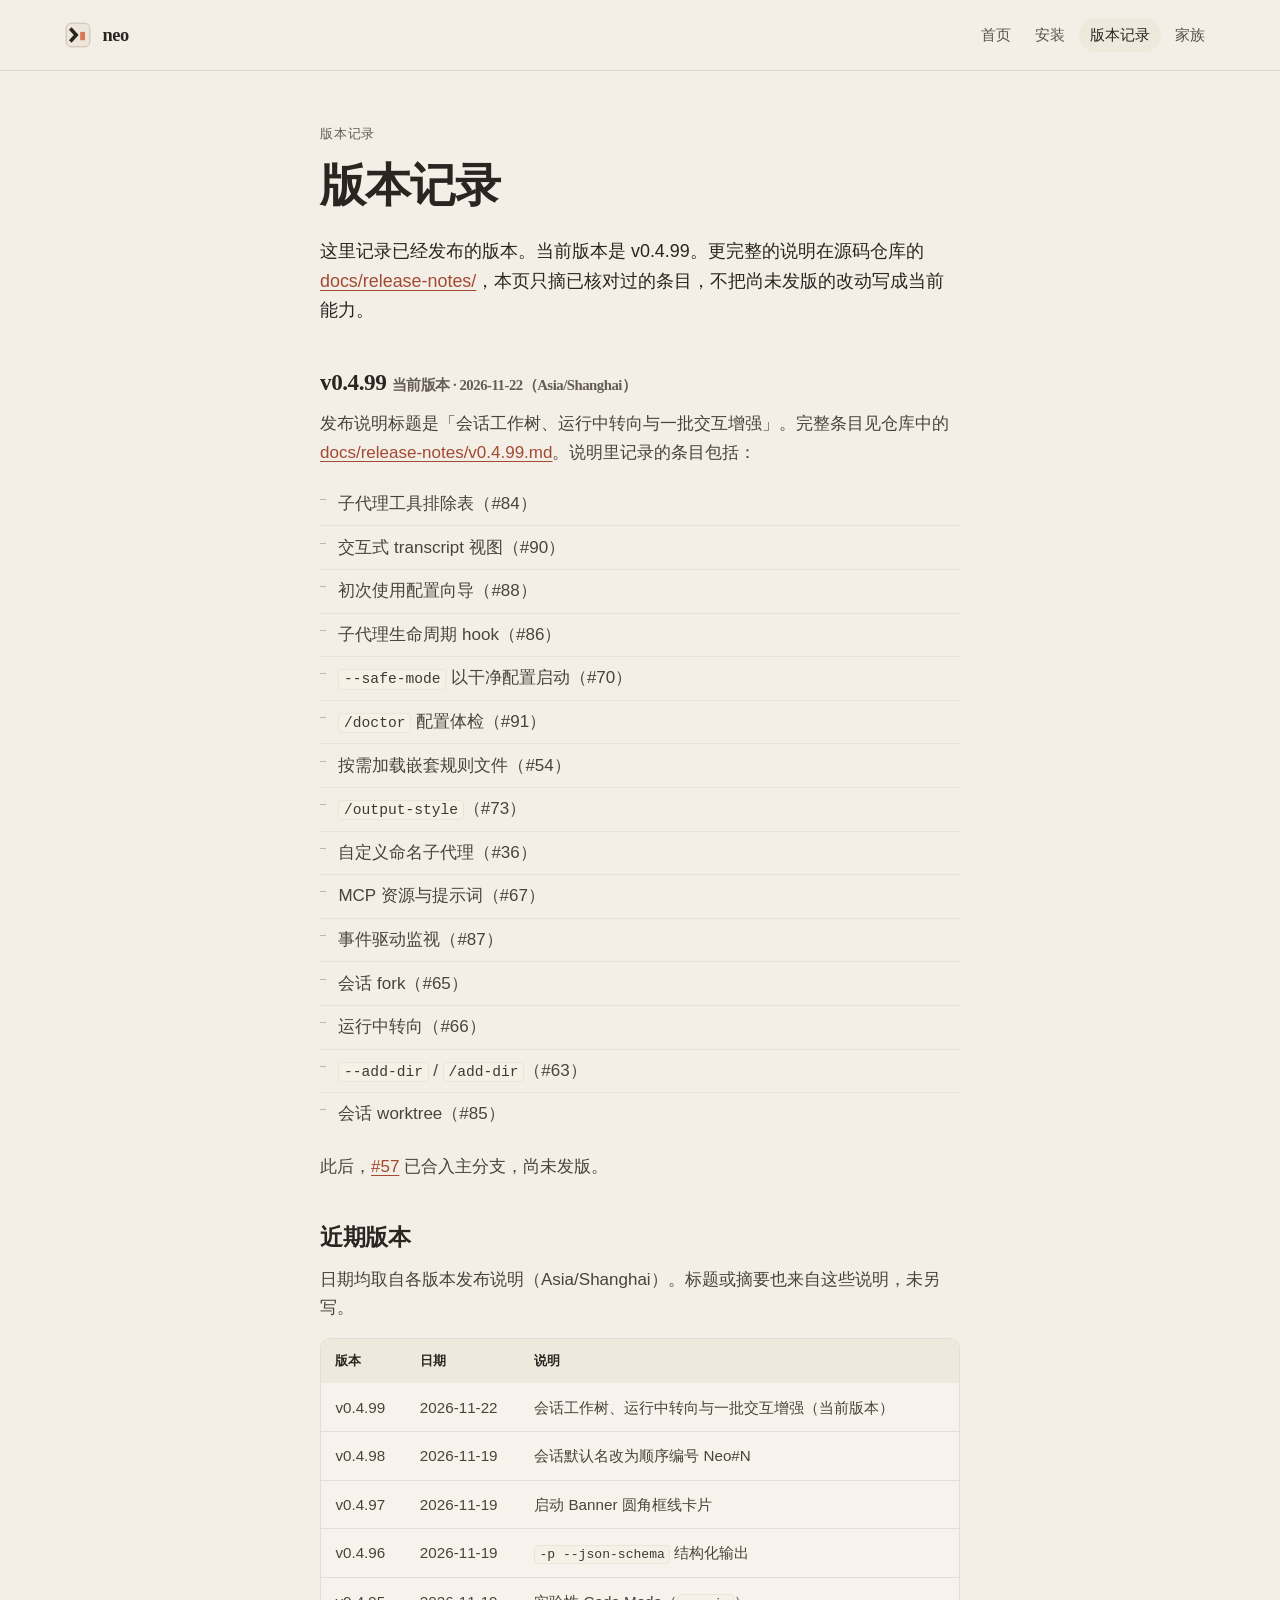
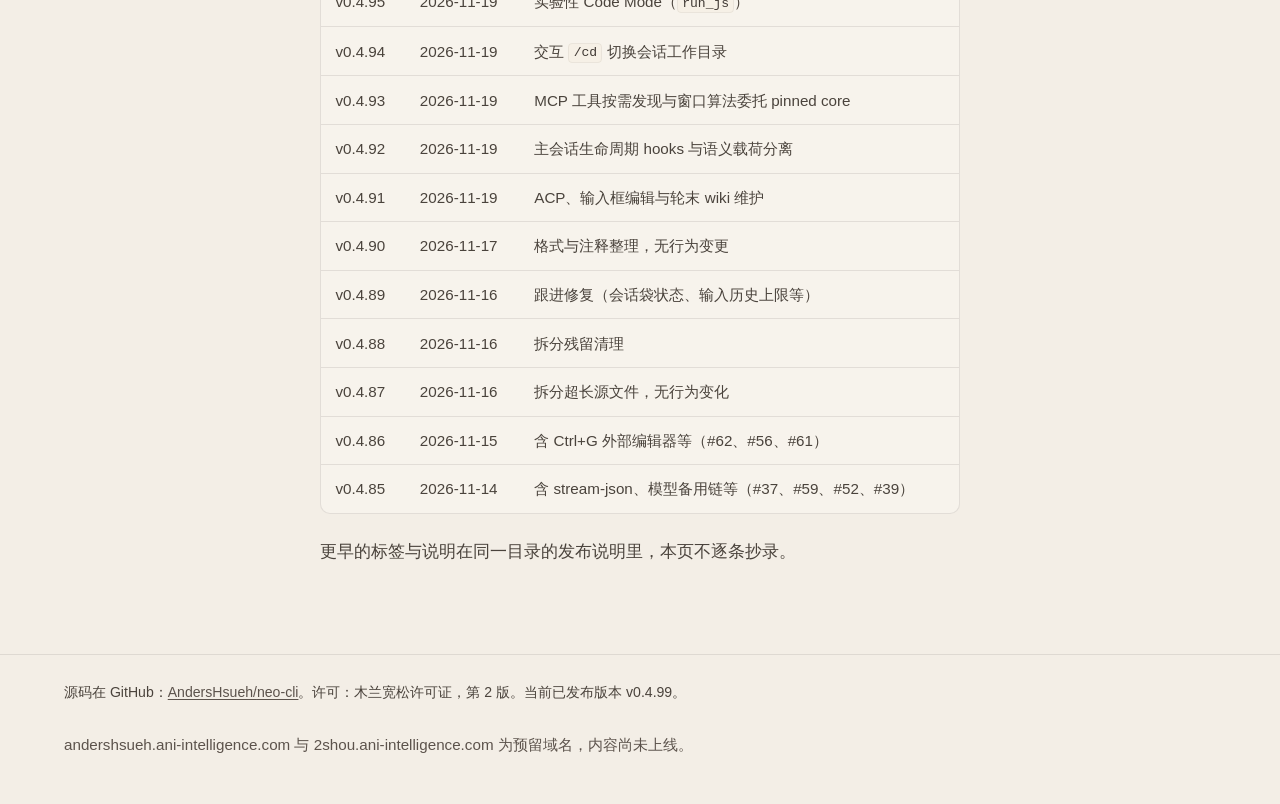
==== changelog/index.html @ 361d3527 "Initial commit: neo official static portal (v0.4.99) Four-page statically hosted site for neo.ani-in" ====
<!DOCTYPE html>
<html lang="zh-CN">
<head>
  <meta charset="utf-8">
  <meta name="viewport" content="width=device-width, initial-scale=1">
  <title>neo 版本记录</title>
  <meta name="description" content="neo 已发布版本的记录。当前版本是 v0.4.99。">
  <link rel="canonical" href="https://neo.ani-intelligence.com/changelog/">
  <link rel="icon" href="/assets/icons/favicon.svg" type="image/svg+xml">
  <link rel="icon" href="/assets/icons/32x32.png" sizes="32x32" type="image/png">
  <link rel="apple-touch-icon" href="/assets/icons/icon.png">
  <link rel="stylesheet" href="/assets/css/site.css">
</head>
<body>
  <a class="skip" href="#main">跳到正文</a>
  <header class="site-header">
    <div class="inner">
      <a class="brand" href="/">
        <img src="/assets/icons/favicon.svg" width="28" height="28" alt="">
        <span class="brand-name">neo</span>
      </a>
      <nav class="nav" aria-label="站点">
        <a href="/">首页</a>
        <a href="/install/">安装</a>
        <a href="/changelog/" aria-current="page">版本记录</a>
        <a href="/family/">家族</a>
      </nav>
    </div>
  </header>
  <main id="main">
    <article class="wrap-narrow">
      <p class="kicker">版本记录</p>
      <h1>版本记录</h1>
      <p class="lead">这里记录已经发布的版本。当前版本是 <span data-neo-version>v0.4.99</span>。更完整的说明在源码仓库的 <a href="https://github.com/AndersHsueh/neo-cli/tree/v0.4.99/docs/release-notes">docs/release-notes/</a>，本页只摘已核对过的条目，不把尚未发版的改动写成当前能力。</p>

      <h2>v0.4.99 <span class="meta">当前版本 · 2026-11-22（Asia/Shanghai）</span></h2>
      <p>发布说明标题是「会话工作树、运行中转向与一批交互增强」。完整条目见仓库中的 <a href="https://github.com/AndersHsueh/neo-cli/blob/v0.4.99/docs/release-notes/v0.4.99.md">docs/release-notes/v0.4.99.md</a>。说明里记录的条目包括：</p>
      <ul class="plain-list">
        <li>子代理工具排除表（#84）</li>
        <li>交互式 transcript 视图（#90）</li>
        <li>初次使用配置向导（#88）</li>
        <li>子代理生命周期 hook（#86）</li>
        <li><code>--safe-mode</code> 以干净配置启动（#70）</li>
        <li><code>/doctor</code> 配置体检（#91）</li>
        <li>按需加载嵌套规则文件（#54）</li>
        <li><code>/output-style</code>（#73）</li>
        <li>自定义命名子代理（#36）</li>
        <li>MCP 资源与提示词（#67）</li>
        <li>事件驱动监视（#87）</li>
        <li>会话 fork（#65）</li>
        <li>运行中转向（#66）</li>
        <li><code>--add-dir</code> / <code>/add-dir</code>（#63）</li>
        <li>会话 worktree（#85）</li>
      </ul>
      <p>此后，<a href="https://github.com/AndersHsueh/neo-cli/issues/57">#57</a> 已合入主分支，尚未发版。</p>

      <h2>近期版本</h2>
      <p>日期均取自各版本发布说明（Asia/Shanghai）。标题或摘要也来自这些说明，未另写。</p>
      <div class="table-wrap">
        <table>
          <thead>
            <tr>
              <th>版本</th>
              <th>日期</th>
              <th>说明</th>
            </tr>
          </thead>
          <tbody>
            <tr><td>v0.4.99</td><td>2026-11-22</td><td>会话工作树、运行中转向与一批交互增强（当前版本）</td></tr>
            <tr><td>v0.4.98</td><td>2026-11-19</td><td>会话默认名改为顺序编号 Neo#N</td></tr>
            <tr><td>v0.4.97</td><td>2026-11-19</td><td>启动 Banner 圆角框线卡片</td></tr>
            <tr><td>v0.4.96</td><td>2026-11-19</td><td><code>-p --json-schema</code> 结构化输出</td></tr>
            <tr><td>v0.4.95</td><td>2026-11-19</td><td>实验性 Code Mode（<code>run_js</code>）</td></tr>
            <tr><td>v0.4.94</td><td>2026-11-19</td><td>交互 <code>/cd</code> 切换会话工作目录</td></tr>
            <tr><td>v0.4.93</td><td>2026-11-19</td><td>MCP 工具按需发现与窗口算法委托 pinned core</td></tr>
            <tr><td>v0.4.92</td><td>2026-11-19</td><td>主会话生命周期 hooks 与语义载荷分离</td></tr>
            <tr><td>v0.4.91</td><td>2026-11-19</td><td>ACP、输入框编辑与轮末 wiki 维护</td></tr>
            <tr><td>v0.4.90</td><td>2026-11-17</td><td>格式与注释整理，无行为变更</td></tr>
            <tr><td>v0.4.89</td><td>2026-11-16</td><td>跟进修复（会话袋状态、输入历史上限等）</td></tr>
            <tr><td>v0.4.88</td><td>2026-11-16</td><td>拆分残留清理</td></tr>
            <tr><td>v0.4.87</td><td>2026-11-16</td><td>拆分超长源文件，无行为变化</td></tr>
            <tr><td>v0.4.86</td><td>2026-11-15</td><td>含 Ctrl+G 外部编辑器等（#62、#56、#61）</td></tr>
            <tr><td>v0.4.85</td><td>2026-11-14</td><td>含 stream-json、模型备用链等（#37、#59、#52、#39）</td></tr>
          </tbody>
        </table>
      </div>
      <p>更早的标签与说明在同一目录的发布说明里，本页不逐条抄录。</p>
    </article>
  </main>
  <footer class="site-footer">
    <div class="inner">
      <p>源码在 GitHub：<a href="https://github.com/AndersHsueh/neo-cli">AndersHsueh/<span class="nowrap">neo-cli</span></a>。许可：木兰宽松许可证，第 2 版。当前已发布版本 <span data-neo-version>v0.4.99</span>。</p>
      <p class="reserved">andershsueh.ani-intelligence.com 与 2shou.ani-intelligence.com 为预留域名，内容尚未上线。</p>
    </div>
  </footer>
  <script src="/assets/js/version.js"></script>
</body>
</html>
---- assets/css/site.css ----
/* neo 官方门户
   令牌取自 neo-agent-app 暖纸界面（origin/main，已批准的家族语言）。
   这是阅读站，不是产品 App 壳：更大留白，不用工作台控件，几乎不用阴影与渐变。 */

:root {
  --void: #f3eee6;
  --surface-0: #efe8dc;
  --surface-1: #f7f3ec;
  --surface-2: #fbf8f3;
  --surface-3: #e7dfd2;
  --line-0: rgba(43, 37, 34, 0.06);
  --line-1: rgba(43, 37, 34, 0.1);
  --line-2: rgba(43, 37, 34, 0.16);
  --line-3: rgba(43, 37, 34, 0.28);
  --ink-1: #2b2522;
  --ink-2: #4a433c;
  --ink-3: #5c534c;
  --ink-4: #655c54;
  --accent: #a24a32;
  --accent-hover: #8e4030;
  --accent-press: #743322;
  --accent-wash: rgba(162, 74, 50, 0.1);
  --accent-line: rgba(142, 64, 48, 0.45);
  --on-accent: #fbf7f1;
  --ok: #2f6b45;
  --ok-wash: rgba(47, 107, 69, 0.12);
  --warn: #8f5a22;
  --warn-wash: rgba(143, 90, 34, 0.12);
  --code-bg: #f6f0e6;
  --code-ink: #3f3833;

  --font-serif: "Iowan Old Style", "Palatino Linotype", Palatino, "Songti SC",
    "Noto Serif SC", "Source Han Serif SC", "STSong", serif;
  --font-sans: -apple-system, BlinkMacSystemFont, "Helvetica Neue", "PingFang SC",
    "Hiragino Sans GB", "Noto Sans SC", "Microsoft YaHei", sans-serif;
  --font-mono: "SF Mono", ui-monospace, "Cascadia Mono", Menlo, Consolas, monospace;

  --lh: 1.66;
  --measure: 40rem;
  --measure-wide: 52rem;
  --page: 72rem;
  --r: 10px;
  --d2: 180ms;
  --ease-out: cubic-bezier(0.2, 0.75, 0.3, 1);
}

*,
*::before,
*::after {
  box-sizing: border-box;
}

html {
  color-scheme: light only;
  background: var(--void);
  scroll-behavior: smooth;
}

@media (prefers-reduced-motion: reduce) {
  html {
    scroll-behavior: auto;
  }
  *,
  *::before,
  *::after {
    transition: none !important;
  }
}

body {
  margin: 0;
  min-height: 100vh;
  display: flex;
  flex-direction: column;
  color: var(--ink-1);
  background: var(--void);
  font-family: var(--font-sans);
  font-size: 17px;
  line-height: var(--lh);
  text-rendering: optimizeLegibility;
  -webkit-font-smoothing: antialiased;
}

:focus {
  outline: none;
}

:focus-visible {
  outline: 1px solid var(--accent);
  outline-offset: 3px;
}

.skip {
  position: absolute;
  left: 0.75rem;
  top: -4rem;
  z-index: 20;
  padding: 0.4rem 0.7rem;
  background: var(--surface-2);
  color: var(--ink-1);
  border: 1px solid var(--line-2);
  border-radius: 8px;
  text-decoration: none;
}

.skip:focus {
  top: 0.75rem;
}

.wrap {
  width: min(var(--page), calc(100% - 3rem));
  margin-inline: auto;
}

.wrap-narrow {
  width: min(var(--measure), calc(100% - 3rem));
  margin-inline: auto;
}

.wrap-wide {
  width: min(var(--measure-wide), calc(100% - 3rem));
  margin-inline: auto;
}

/* ---- header ---------------------------------------------------- */

.site-header {
  border-bottom: 1px solid var(--line-1);
}

.site-header .inner {
  width: min(var(--page), calc(100% - 3rem));
  margin-inline: auto;
  display: flex;
  align-items: center;
  justify-content: space-between;
  gap: 1.25rem;
  padding: 1.1rem 0;
  flex-wrap: wrap;
}

.brand {
  display: inline-flex;
  align-items: center;
  gap: 0.65rem;
  color: var(--ink-1);
  text-decoration: none;
}

.brand img {
  width: 28px;
  height: 28px;
  display: block;
  border-radius: 7px;
}

.brand-name {
  font-family: var(--font-serif);
  font-size: 1.15rem;
  font-weight: 600;
  letter-spacing: -0.02em;
  line-height: 1;
}

.nav {
  display: flex;
  flex-wrap: wrap;
  gap: 0.15rem 0.15rem;
}

.nav a {
  color: var(--ink-3);
  text-decoration: none;
  padding: 0.3rem 0.7rem;
  border-radius: 999px;
  font-size: 0.95rem;
}

.nav a:hover {
  color: var(--ink-1);
  background: var(--surface-0);
}

.nav a[aria-current="page"] {
  color: var(--ink-1);
  background: var(--surface-0);
}

/* ---- main typography ------------------------------------------- */

main {
  flex: 1;
  padding: 3.25rem 0 4.5rem;
}

.hero {
  width: min(var(--measure), calc(100% - 3rem));
  margin-inline: auto;
}

.kicker {
  margin: 0 0 0.85rem;
  color: var(--ink-4);
  font-size: 0.82rem;
  letter-spacing: 0.06em;
}

h1,
h2,
h3 {
  font-family: var(--font-serif);
  font-weight: 600;
  letter-spacing: -0.02em;
  line-height: 1.25;
  color: var(--ink-1);
}

h1 {
  margin: 0 0 1.35rem;
  font-size: clamp(2.15rem, 4vw, 2.85rem);
}

h2 {
  margin: 2.6rem 0 0.85rem;
  font-size: 1.45rem;
}

h3 {
  margin: 1.6rem 0 0.5rem;
  font-size: 1.12rem;
  font-family: var(--font-sans);
  font-weight: 600;
  letter-spacing: 0;
}

p {
  margin: 0 0 1rem;
  color: var(--ink-2);
}

.lead {
  font-size: 1.12rem;
  color: var(--ink-1);
}

.en {
  color: var(--ink-3);
  font-size: 0.98rem;
  margin-bottom: 1.15rem;
}

.en + .en {
  margin-top: -0.35rem;
}

a {
  color: var(--accent);
  text-underline-offset: 0.15em;
}

a:hover {
  color: var(--accent-hover);
}

.nowrap {
  white-space: nowrap;
}

hr,
.rule {
  border: 0;
  border-top: 1px solid var(--line-1);
  margin: 2.4rem 0;
}

/* ---- actions / notes / lists ----------------------------------- */

.actions {
  display: flex;
  flex-wrap: wrap;
  gap: 0.75rem 0.9rem;
  margin: 1.75rem 0 0;
}

.btn {
  display: inline-flex;
  align-items: center;
  justify-content: center;
  padding: 0.55rem 1.05rem;
  border-radius: 10px;
  text-decoration: none;
  font-size: 0.98rem;
  line-height: 1.3;
  transition: background var(--d2) var(--ease-out), color var(--d2) var(--ease-out),
    border-color var(--d2) var(--ease-out);
}

.btn-primary {
  background: var(--accent);
  color: var(--on-accent);
  border: 1px solid var(--accent);
}

.btn-primary:hover {
  background: var(--accent-hover);
  border-color: var(--accent-hover);
  color: var(--on-accent);
}

.btn-secondary {
  background: transparent;
  color: var(--ink-1);
  border: 1px solid var(--line-3);
}

.btn-secondary:hover {
  border-color: var(--ink-2);
  color: var(--ink-1);
  background: var(--surface-1);
}

.note {
  margin: 1.4rem 0 0;
  padding: 0.95rem 1.05rem;
  background: var(--surface-1);
  border: 1px solid var(--line-1);
  border-radius: var(--r);
  color: var(--ink-2);
  font-size: 0.95rem;
}

.note p:last-child {
  margin-bottom: 0;
}

.plain-list {
  margin: 0 0 1.1rem;
  padding: 0;
  list-style: none;
}

.plain-list li {
  position: relative;
  padding: 0.45rem 0 0.45rem 1.15rem;
  color: var(--ink-2);
  border-top: 1px solid var(--line-0);
}

.plain-list li:first-child {
  border-top: 0;
}

.plain-list li::before {
  content: "";
  position: absolute;
  left: 0;
  top: 0.95em;
  width: 0.4rem;
  height: 1px;
  background: var(--line-3);
}

ol.steps {
  margin: 0 0 1.25rem;
  padding: 0;
  list-style: none;
  counter-reset: step;
}

ol.steps > li {
  counter-increment: step;
  margin: 0 0 1.35rem;
  padding-left: 2.2rem;
  position: relative;
}

ol.steps > li::before {
  content: counter(step);
  position: absolute;
  left: 0;
  top: 0.15rem;
  width: 1.5rem;
  height: 1.5rem;
  border-radius: 999px;
  border: 1px solid var(--line-2);
  color: var(--ink-3);
  font-size: 0.78rem;
  font-family: var(--font-mono);
  display: flex;
  align-items: center;
  justify-content: center;
  line-height: 1;
}

ol.steps h3 {
  margin: 0 0 0.35rem;
}

/* ---- code ------------------------------------------------------ */

pre,
code {
  font-family: var(--font-mono);
  font-size: 0.86em;
}

code {
  color: var(--code-ink);
  background: var(--code-bg);
  padding: 0.08em 0.32em;
  border-radius: 4px;
  border: 1px solid var(--line-0);
}

pre {
  margin: 0.7rem 0 0.2rem;
  padding: 0.95rem 1.05rem;
  background: var(--code-bg);
  border: 1px solid var(--line-1);
  border-radius: var(--r);
  color: var(--code-ink);
  overflow-x: auto;
  line-height: 1.5;
  -webkit-overflow-scrolling: touch;
}

pre code {
  background: none;
  border: 0;
  padding: 0;
  font-size: 1em;
}

/* ---- tables / family columns ----------------------------------- */

.table-wrap {
  margin: 1rem 0 1.5rem;
  overflow-x: auto;
  border: 1px solid var(--line-1);
  border-radius: var(--r);
  background: var(--surface-1);
}

table {
  width: 100%;
  border-collapse: collapse;
  font-size: 0.95rem;
}

th,
td {
  text-align: left;
  vertical-align: top;
  padding: 0.7rem 0.9rem;
  border-bottom: 1px solid var(--line-1);
  color: var(--ink-2);
}

th {
  font-weight: 600;
  color: var(--ink-1);
  background: var(--surface-0);
  font-size: 0.82rem;
}

tr:last-child th,
tr:last-child td {
  border-bottom: 0;
}

.cols {
  display: grid;
  grid-template-columns: 1fr 1fr;
  gap: 1.15rem;
  margin: 1.2rem 0 1.5rem;
}

.col {
  background: var(--surface-1);
  border: 1px solid var(--line-1);
  border-radius: 14px;
  padding: 1.2rem 1.25rem 1.3rem;
}

.col h2 {
  margin: 0 0 0.85rem;
  font-size: 1.25rem;
}

.col ul {
  margin: 0;
  padding: 0;
  list-style: none;
}

.col li {
  margin: 0;
  padding: 0.65rem 0;
  border-top: 1px solid var(--line-1);
  color: var(--ink-2);
  font-size: 0.95rem;
}

.col li:first-child {
  border-top: 0;
  padding-top: 0;
}

.col li strong {
  display: block;
  color: var(--ink-1);
  font-weight: 600;
  margin-bottom: 0.15rem;
  font-size: 0.98rem;
}

.now-label,
.not-label {
  display: inline-block;
  font-family: var(--font-sans);
  font-size: 0.72rem;
  font-weight: 600;
  letter-spacing: 0.06em;
  padding: 0.15rem 0.45rem;
  border-radius: 999px;
  margin-bottom: 0.55rem;
}

.now-label {
  color: var(--ok);
  background: var(--ok-wash);
}

.not-label {
  color: var(--warn);
  background: var(--warn-wash);
}

.reserved {
  margin-top: 0.4rem;
  color: var(--ink-3);
  font-size: 0.95rem;
}

.meta {
  color: var(--ink-4);
  font-size: 0.92rem;
}

/* ---- footer ---------------------------------------------------- */

.site-footer {
  border-top: 1px solid var(--line-1);
  padding: 1.6rem 0 2rem;
  color: var(--ink-4);
  font-size: 0.88rem;
}

.site-footer .inner {
  width: min(var(--page), calc(100% - 3rem));
  margin-inline: auto;
  display: flex;
  flex-direction: column;
  gap: 0.35rem;
}

.site-footer a {
  color: var(--ink-3);
}

.site-footer a:hover {
  color: var(--accent);
}

@media (max-width: 720px) {
  .wrap,
  .wrap-narrow,
  .wrap-wide,
  .hero,
  .site-header .inner,
  .site-footer .inner {
    width: calc(100% - 2rem);
  }

  main {
    padding: 2.25rem 0 3rem;
  }

  body {
    font-size: 16px;
  }

  .cols {
    grid-template-columns: 1fr;
  }
}
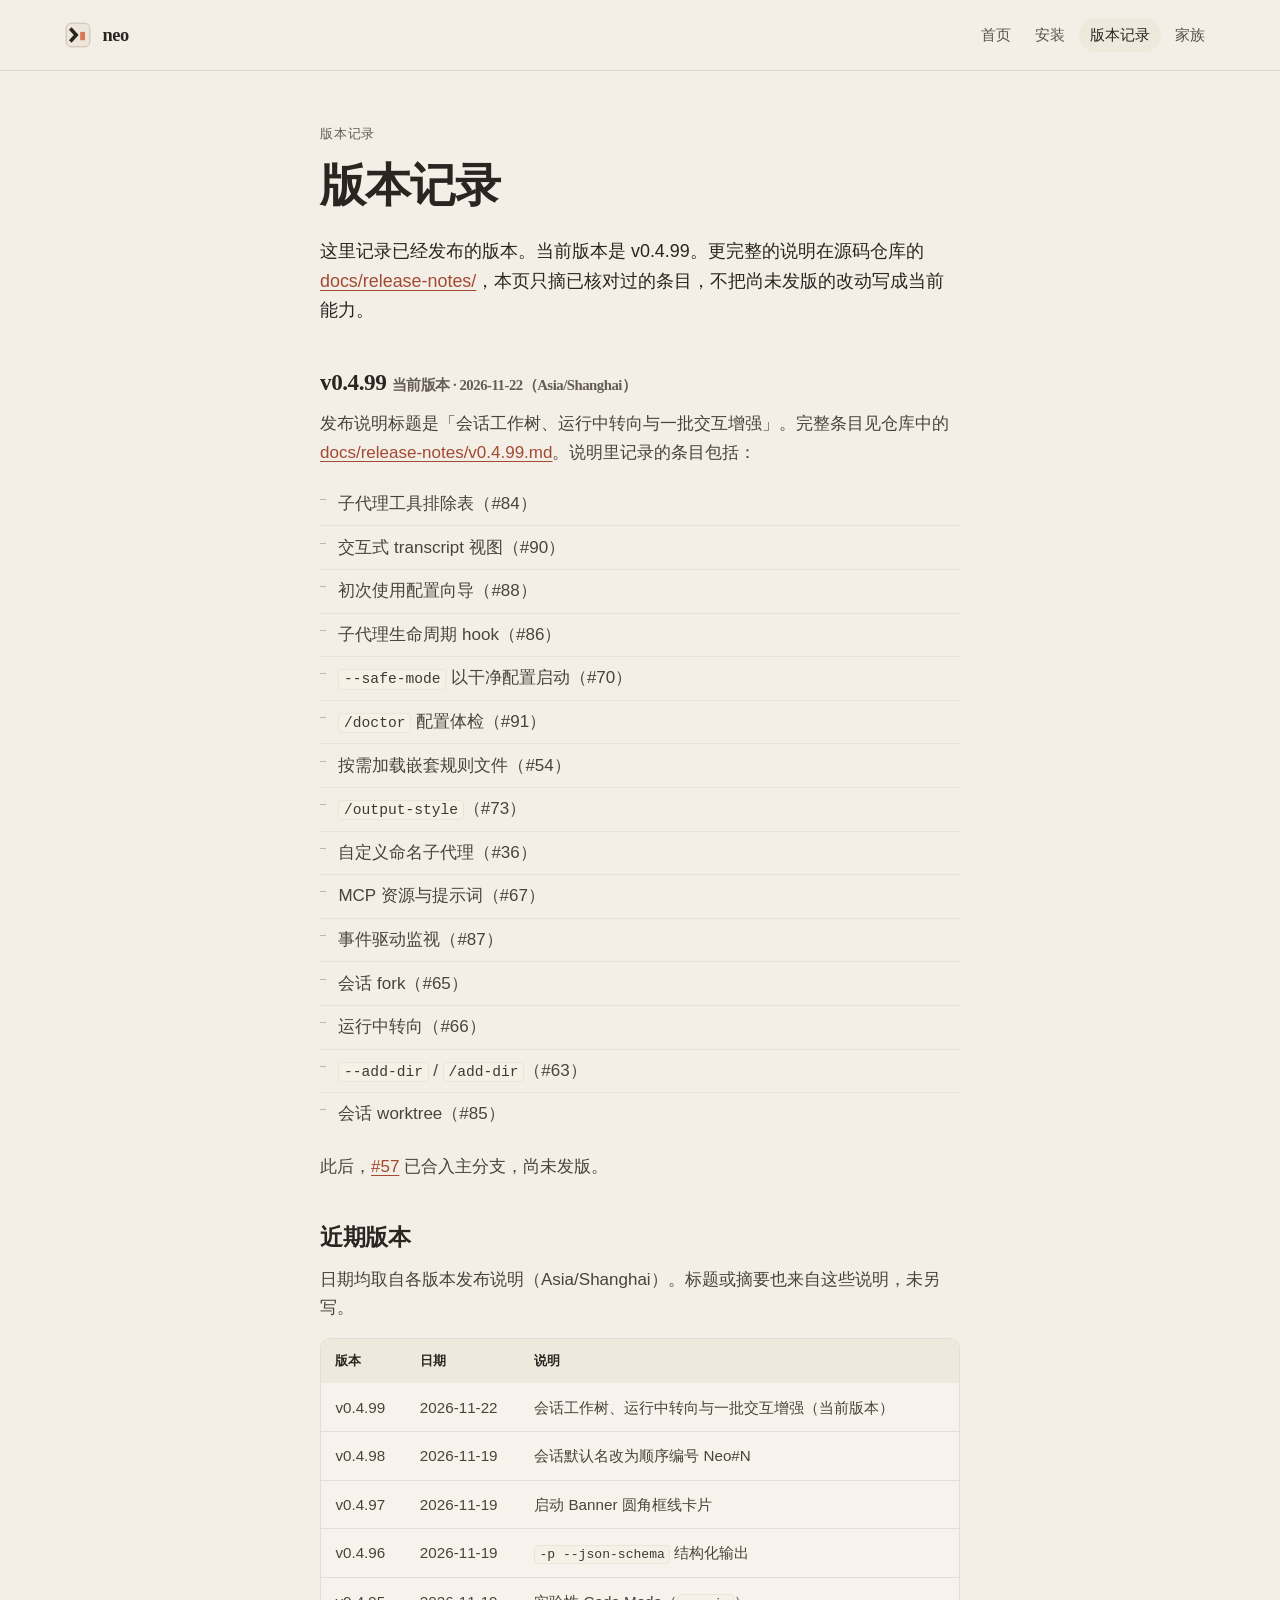
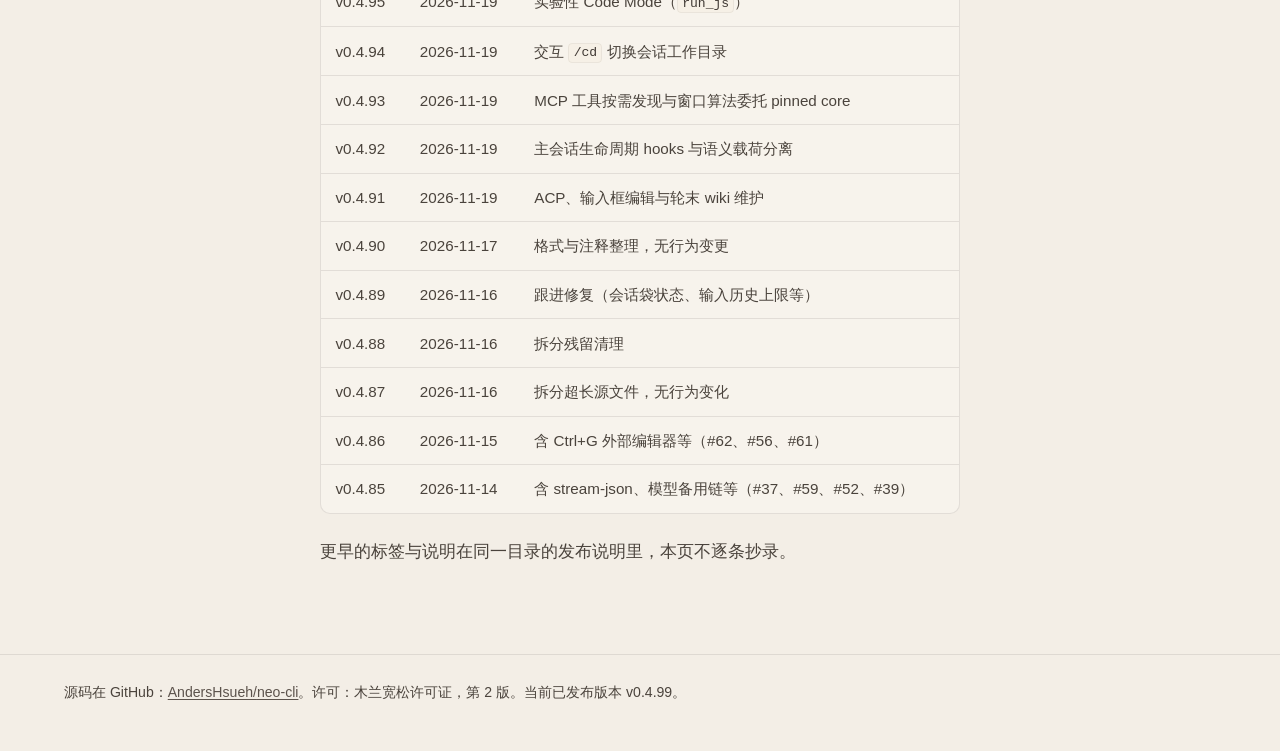
==== commit 6677a599: "Remove reserved-domain notes for unrelated subdomains andershsueh and 2shou are not part of the neo " ====
--- a/changelog/index.html
+++ b/changelog/index.html
@@ -90,7 +90,6 @@
   <footer class="site-footer">
     <div class="inner">
       <p>源码在 GitHub：<a href="https://github.com/AndersHsueh/neo-cli">AndersHsueh/<span class="nowrap">neo-cli</span></a>。许可：木兰宽松许可证，第 2 版。当前已发布版本 <span data-neo-version>v0.4.99</span>。</p>
-      <p class="reserved">andershsueh.ani-intelligence.com 与 2shou.ani-intelligence.com 为预留域名，内容尚未上线。</p>
     </div>
   </footer>
   <script src="/assets/js/version.js"></script>
--- a/assets/css/site.css
+++ b/assets/css/site.css
@@ -536,12 +536,6 @@
   background: var(--warn-wash);
 }
 
-.reserved {
-  margin-top: 0.4rem;
-  color: var(--ink-3);
-  font-size: 0.95rem;
-}
-
 .meta {
   color: var(--ink-4);
   font-size: 0.92rem;
